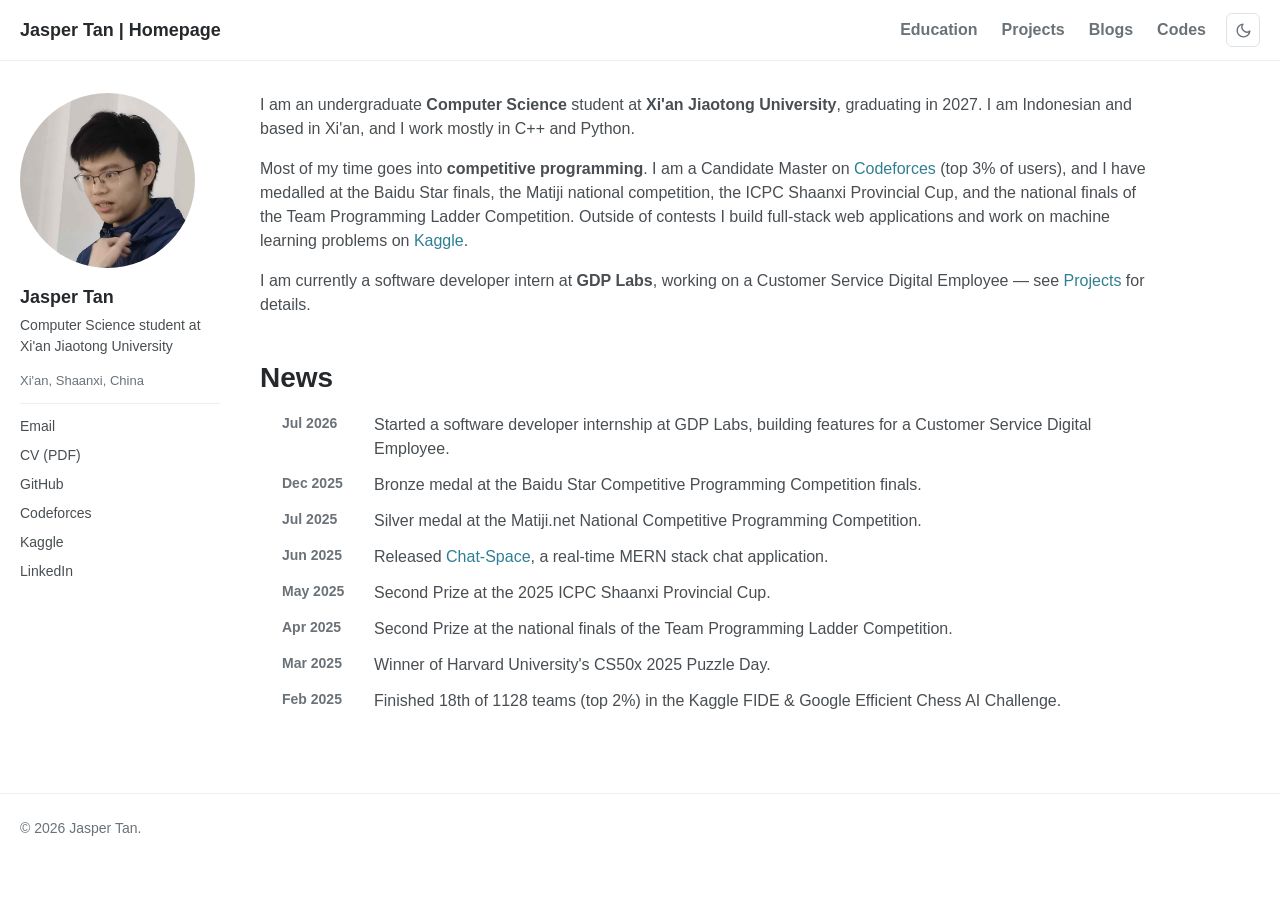
==== index.html @ ceb32803 "Add CV download and expand GDP Labs internship CV is the English PDF with the phone number redacted " ====
<!DOCTYPE html>
<html lang="en">
<head>
<meta charset="UTF-8">
<meta name="viewport" content="width=device-width, initial-scale=1.0">
<title>About - Jasper Tan</title>
<meta name="description" content="Jasper Tan — Computer Science student at Xi'an Jiaotong University. Competitive programmer (Codeforces Candidate Master) and full-stack developer.">
<script>
  // Set the theme before first paint so there is no flash of the wrong colours.
  (function () {
    var t;
    try { t = localStorage.getItem('theme'); } catch (e) {}
    if (!t) {
      t = window.matchMedia('(prefers-color-scheme: dark)').matches ? 'dark' : 'light';
    }
    document.documentElement.setAttribute('data-theme', t);
  })();
</script>
<link rel="stylesheet" href="styles.css">
</head>
<body>

<header class="masthead">
  <div class="masthead__inner">
    <a class="site-title" href="index.html">Jasper Tan | Homepage</a>
    <nav class="masthead__nav">
      <ul class="nav-links" id="navLinks">
        <li><a href="education.html">Education</a></li>
        <li><a href="projects.html">Projects</a></li>
        <li><a href="blogs.html">Blogs</a></li>
        <li><a href="codes.html">Codes</a></li>
      </ul>
      <button class="theme-toggle" id="themeToggle" aria-label="Switch between light and dark theme" title="Switch theme">
        <svg class="icon-moon" viewBox="0 0 24 24" fill="none" stroke="currentColor" stroke-width="2" stroke-linecap="round" stroke-linejoin="round" aria-hidden="true"><path d="M21 12.79A9 9 0 1 1 11.21 3 7 7 0 0 0 21 12.79z"/></svg>
        <svg class="icon-sun" viewBox="0 0 24 24" fill="none" stroke="currentColor" stroke-width="2" stroke-linecap="round" stroke-linejoin="round" aria-hidden="true"><circle cx="12" cy="12" r="4"/><path d="M12 2v2M12 20v2M4.93 4.93l1.41 1.41M17.66 17.66l1.41 1.41M2 12h2M20 12h2M6.34 17.66l-1.41 1.41M19.07 4.93l-1.41 1.41"/></svg>
      </button>
      <button class="nav-toggle" id="navToggle" aria-label="Toggle menu" aria-expanded="false">
        <span></span><span></span><span></span>
      </button>
    </nav>
  </div>
</header>

<div class="layout">

  <!-- ===== Sidebar: same on every page. If you edit it, edit it everywhere. ===== -->
  <aside class="sidebar">
    <div class="author__avatar">
      <img src="images/profile.jpg" alt="Jasper Tan">
    </div>
    <div class="author__name">Jasper Tan</div>
    <p class="author__bio">Computer Science student at Xi'an Jiaotong University</p>
    <p class="author__location">Xi'an, Shaanxi, China</p>
    <ul class="author__urls">
      <li><a class="email-link" href="#" data-e="moc.liamg@nawul.nat.repsaj">Email</a></li>
      <li><a href="files/Jasper_Tan_CV.pdf" target="_blank" rel="noopener">CV (PDF)</a></li>
      <li><a href="https://github.com/jteh37449" target="_blank" rel="noopener">GitHub</a></li>
      <li><a href="https://codeforces.com/profile/Jteh" target="_blank" rel="noopener">Codeforces</a></li>
      <li><a href="https://www.kaggle.com/tanjasper" target="_blank" rel="noopener">Kaggle</a></li>
      <li><a href="https://www.linkedin.com/in/jasper-tan-xian/" target="_blank" rel="noopener">LinkedIn</a></li>
    </ul>
  </aside>

  <main class="page">
    <p>
      I am an undergraduate <strong>Computer Science</strong> student at
      <strong>Xi'an Jiaotong University</strong>, graduating in 2027. I am Indonesian and based
      in Xi'an, and I work mostly in C++ and Python.
    </p>

    <p>
      Most of my time goes into <strong>competitive programming</strong>. I am a Candidate Master
      on <a href="https://codeforces.com/profile/Jteh" target="_blank" rel="noopener">Codeforces</a>
      (top 3% of users), and I have medalled at the Baidu Star finals, the Matiji national
      competition, the ICPC Shaanxi Provincial Cup, and the national finals of the Team
      Programming Ladder Competition. Outside of contests I build full-stack web applications
      and work on machine learning problems on
      <a href="https://www.kaggle.com/tanjasper" target="_blank" rel="noopener">Kaggle</a>.
    </p>

    <p>
      I am currently a software developer intern at <strong>GDP Labs</strong>, working on a
      Customer Service Digital Employee — see <a href="projects.html">Projects</a> for details.
    </p>

    <h1>News</h1>
    <ul class="news-list">
      <li>
        <span class="date">Jul 2026</span>
        Started a software developer internship at GDP Labs, building features for a Customer
        Service Digital Employee.
      </li>
      <li>
        <span class="date">Dec 2025</span>
        Bronze medal at the Baidu Star Competitive Programming Competition finals.
      </li>
      <li>
        <span class="date">Jul 2025</span>
        Silver medal at the Matiji.net National Competitive Programming Competition.
      </li>
      <li>
        <span class="date">Jun 2025</span>
        Released <a href="https://github.com/jteh37449/Chat-Space" target="_blank" rel="noopener">Chat-Space</a>,
        a real-time MERN stack chat application.
      </li>
      <li>
        <span class="date">May 2025</span>
        Second Prize at the 2025 ICPC Shaanxi Provincial Cup.
      </li>
      <li>
        <span class="date">Apr 2025</span>
        Second Prize at the national finals of the Team Programming Ladder Competition.
      </li>
      <li>
        <span class="date">Mar 2025</span>
        Winner of Harvard University's CS50x 2025 Puzzle Day.
      </li>
      <li>
        <span class="date">Feb 2025</span>
        Finished 18th of 1128 teams (top 2%) in the Kaggle FIDE &amp; Google Efficient Chess AI
        Challenge.
      </li>
    </ul>
  </main>

</div>

<footer class="site-footer">
  <div class="site-footer__inner">
    &copy; <span id="year"></span> Jasper Tan.
  </div>
</footer>

<script src="script.js"></script>
</body>
</html>
---- styles.css ----
/* ---------------------------------------------------------------
   Academic portfolio — palette & typography

   Theming: a small inline script in each page's <head> sets
   data-theme="light|dark" on <html> before paint, so there is no
   flash. The prefers-color-scheme block below is the no-JavaScript
   fallback; the [data-theme="dark"] block comes after it so an
   explicit choice always wins.
   --------------------------------------------------------------- */
:root {
  --text: #494e52;
  --text-strong: #26292c;
  /* #6a7278 rather than the theme's original #7a8288: the lighter grey is
     only 3.9:1 on white, below the 4.5:1 WCAG AA threshold for body text. */
  --muted: #6a7278;
  --border: #eceef0;
  --border-strong: #dfe3e6;
  --link: #2f7f93;
  --link-hover: #1f5c6b;
  --bg: #ffffff;
  --bg-subtle: #fafbfb;
  --code-bg: #f4f6f7;
  --sidebar-width: 200px;
  --max-width: 1280px;
  --font: -apple-system, BlinkMacSystemFont, "Segoe UI", Roboto,
          "Helvetica Neue", Arial, sans-serif;
  --mono: ui-monospace, SFMono-Regular, "SF Mono", Menlo, Consolas, monospace;
}

/* No-JS fallback: follow the system preference */
@media (prefers-color-scheme: dark) {
  :root:not([data-theme="light"]) {
    --text: #c4cad0;
    --text-strong: #eef1f4;
    --muted: #8c959d;
    --border: #262b31;
    --border-strong: #333a42;
    --link: #6fb3c7;
    --link-hover: #93cbdb;
    --bg: #15181b;
    --bg-subtle: #1a1e22;
    --code-bg: #22272c;
  }
}

/* Explicit choice wins over the system preference */
:root[data-theme="dark"] {
  --text: #c4cad0;
  --text-strong: #eef1f4;
  --muted: #8c959d;
  --border: #262b31;
  --border-strong: #333a42;
  --link: #6fb3c7;
  --link-hover: #93cbdb;
  --bg: #15181b;
  --bg-subtle: #1a1e22;
  --code-bg: #22272c;
}

* { box-sizing: border-box; }

html { scroll-behavior: smooth; }

body {
  margin: 0;
  font-family: var(--font);
  font-size: 16px;
  line-height: 1.5;
  color: var(--text);
  background: var(--bg);
  -webkit-font-smoothing: antialiased;
}

a { color: var(--link); text-decoration: none; }
a:hover { color: var(--link-hover); text-decoration: underline; }

code {
  font-family: var(--mono);
  font-size: .88em;
  background: var(--code-bg);
  border-radius: 3px;
  padding: 1px 5px;
}

/* ---------------- Masthead ---------------- */
.masthead {
  border-bottom: 1px solid var(--border);
  background: var(--bg);
  position: relative;
}

.masthead__inner {
  max-width: var(--max-width);
  margin: 0 auto;
  padding: 0 20px;
  display: flex;
  align-items: center;
  justify-content: space-between;
  min-height: 60px;
  gap: 16px;
}

.site-title {
  font-size: 18px;
  font-weight: 700;
  color: var(--text-strong);
  text-decoration: none;
  white-space: nowrap;
}
.site-title:hover { color: var(--text-strong); text-decoration: none; }

.masthead__nav {
  display: flex;
  align-items: center;
  gap: 20px;
}

.nav-links {
  list-style: none;
  display: flex;
  align-items: center;
  gap: 24px;
  margin: 0;
  padding: 0;
}

.nav-links a {
  font-size: 16px;
  font-weight: 700;
  color: var(--muted);
  text-decoration: none;
}
.nav-links a:hover { color: var(--text-strong); text-decoration: none; }
.nav-links a.is-active { color: var(--text-strong); }

/* Theme toggle */
.theme-toggle {
  display: flex;
  align-items: center;
  justify-content: center;
  width: 34px;
  height: 34px;
  padding: 0;
  border: 1px solid var(--border-strong);
  border-radius: 6px;
  background: transparent;
  color: var(--muted);
  cursor: pointer;
}
.theme-toggle:hover { color: var(--text-strong); border-color: var(--muted); }
.theme-toggle svg { width: 17px; height: 17px; display: block; }

/* Which icon shows. Default (light): offer the moon. */
.theme-toggle .icon-sun { display: none; }
.theme-toggle .icon-moon { display: block; }
@media (prefers-color-scheme: dark) {
  :root:not([data-theme="light"]) .theme-toggle .icon-sun { display: block; }
  :root:not([data-theme="light"]) .theme-toggle .icon-moon { display: none; }
}
:root[data-theme="dark"] .theme-toggle .icon-sun { display: block; }
:root[data-theme="dark"] .theme-toggle .icon-moon { display: none; }
:root[data-theme="light"] .theme-toggle .icon-sun { display: none; }
:root[data-theme="light"] .theme-toggle .icon-moon { display: block; }

.nav-toggle {
  display: none;
  flex-direction: column;
  gap: 4px;
  background: none;
  border: 0;
  padding: 8px;
  cursor: pointer;
}
.nav-toggle span {
  display: block;
  width: 20px;
  height: 2px;
  background: var(--muted);
  border-radius: 2px;
}

/* ---------------- Two-column layout ---------------- */
.layout {
  max-width: var(--max-width);
  margin: 0 auto;
  padding: 32px 20px 64px;
  display: flex;
  align-items: flex-start;
  gap: 40px;
}

/* ---------------- Sidebar ---------------- */
.sidebar {
  width: var(--sidebar-width);
  flex: 0 0 var(--sidebar-width);
  position: sticky;
  top: 32px;
  font-size: 14px;
}

.author__avatar img {
  width: 175px;
  max-width: 100%;
  aspect-ratio: 1 / 1;
  object-fit: cover;
  border-radius: 50%;
  display: block;
}

.author__name {
  margin: 16px 0 4px;
  font-size: 18px;
  font-weight: 700;
  color: var(--text-strong);
}

.author__bio {
  margin: 0 0 14px;
  font-size: 14px;
  color: var(--text);
}

.author__location {
  margin: 0 0 12px;
  font-size: 13px;
  color: var(--muted);
}

.author__urls {
  list-style: none;
  margin: 0;
  padding: 12px 0 0;
  border-top: 1px solid var(--border);
}

.author__urls li { margin-bottom: 8px; }

.author__urls a {
  color: var(--text);
  font-size: 14px;
  text-decoration: none;
}
.author__urls a:hover { color: var(--link); text-decoration: underline; }

/* ---------------- Main content ---------------- */
.page {
  flex: 1 1 auto;
  min-width: 0;
  max-width: 900px;
}

.page__title {
  margin: 0 0 24px;
  font-size: 32px;
  font-weight: 700;
  line-height: 1.2;
  color: var(--text-strong);
}

.page h1 {
  margin: 40px 0 14px;
  font-size: 28px;
  font-weight: 700;
  color: var(--text-strong);
}

.page h2 {
  margin: 32px 0 12px;
  font-size: 22px;
  font-weight: 700;
  color: var(--text-strong);
}

.page h3 {
  margin: 24px 0 8px;
  font-size: 18px;
  font-weight: 700;
  color: var(--text-strong);
}

.page p { margin: 0 0 16px; }

.page ul, .page ol { margin: 0 0 16px; padding-left: 22px; }
.page li { margin-bottom: 8px; }

hr {
  border: 0;
  border-top: 1px solid var(--border);
  margin: 32px 0;
}

/* News list (homepage) */
.news-list { list-style: none; padding-left: 0; }

.news-list li {
  padding-left: 92px;
  position: relative;
  margin-bottom: 12px;
}

.news-list .date {
  position: absolute;
  left: 0;
  top: 0;
  width: 82px;
  color: var(--muted);
  font-size: 14px;
  font-weight: 700;
}

/* Education / award entries */
.entry {
  padding: 18px 0;
  border-bottom: 1px solid var(--border);
}
.entry:last-child { border-bottom: 0; }

.entry__head {
  display: flex;
  justify-content: space-between;
  align-items: baseline;
  gap: 16px;
  flex-wrap: wrap;
}

.entry__title {
  margin: 0;
  font-size: 17px;
  font-weight: 700;
  color: var(--text-strong);
}

.entry__meta {
  color: var(--muted);
  font-size: 14px;
  white-space: nowrap;
}

.entry__sub {
  margin: 2px 0 8px;
  color: var(--muted);
  font-size: 15px;
}

.entry p { margin: 0 0 8px; }

/* Compact award rows */
.award-list { list-style: none; padding-left: 0; }

.award-list li {
  display: flex;
  justify-content: space-between;
  align-items: baseline;
  gap: 16px;
  padding: 11px 0;
  border-bottom: 1px solid var(--border);
  margin-bottom: 0;
}
.award-list li:last-child { border-bottom: 0; }

.award-list .award-when {
  color: var(--muted);
  font-size: 14px;
  white-space: nowrap;
}

/* Project / code cards */
.card {
  padding: 20px 0;
  border-bottom: 1px solid var(--border);
}
.card:last-child { border-bottom: 0; }

.card__head {
  display: flex;
  justify-content: space-between;
  align-items: baseline;
  gap: 16px;
  flex-wrap: wrap;
}

.card__title {
  margin: 0 0 6px;
  font-size: 18px;
  font-weight: 700;
  color: var(--text-strong);
}

.card__title a { color: var(--text-strong); }
.card__title a:hover { color: var(--link); }

.card__when { color: var(--muted); font-size: 14px; white-space: nowrap; }

.card p { margin: 0 0 10px; }

.tags { display: flex; flex-wrap: wrap; gap: 6px; margin-bottom: 10px; }

.tag {
  font-size: 12px;
  font-weight: 600;
  letter-spacing: .03em;
  text-transform: uppercase;
  color: var(--muted);
  border: 1px solid var(--border-strong);
  border-radius: 4px;
  padding: 2px 8px;
}

.card__links { display: flex; flex-wrap: wrap; gap: 16px; font-size: 14px; font-weight: 600; }

/* Skills */
.skill-group { margin-bottom: 14px; }
.skill-group strong { color: var(--text-strong); }

/* Empty state */
.empty-note {
  padding: 28px 0;
  color: var(--muted);
}

/* Blog list */
.post-list { list-style: none; padding-left: 0; }

.post-list li {
  padding: 16px 0;
  border-bottom: 1px solid var(--border);
}
.post-list li:last-child { border-bottom: 0; }

.post-list .post-title {
  display: block;
  font-size: 18px;
  font-weight: 700;
  color: var(--text-strong);
  margin-bottom: 4px;
}
.post-list .post-title:hover { color: var(--link); text-decoration: none; }

.post-list .post-date {
  font-size: 14px;
  color: var(--muted);
  display: block;
  margin-bottom: 6px;
}

.post-list p { margin: 0; }

/* ---------------- Footer ---------------- */
.site-footer {
  border-top: 1px solid var(--border);
  padding: 24px 20px;
  color: var(--muted);
  font-size: 14px;
}

.site-footer__inner {
  max-width: var(--max-width);
  margin: 0 auto;
}

/* ---------------- Responsive ---------------- */
@media (max-width: 900px) {
  .layout {
    flex-direction: column;
    gap: 28px;
    padding-top: 24px;
  }

  .sidebar {
    width: 100%;
    flex: none;
    position: static;
    display: flex;
    flex-direction: column;
    align-items: flex-start;
    padding-bottom: 24px;
    border-bottom: 1px solid var(--border);
  }

  .author__avatar img { width: 120px; }

  .author__urls {
    display: flex;
    flex-wrap: wrap;
    gap: 16px;
    width: 100%;
  }
  .author__urls li { margin-bottom: 0; }

  .nav-toggle { display: flex; }

  .nav-links {
    display: none;
    position: absolute;
    left: 0;
    right: 0;
    top: 60px;
    z-index: 20;
    flex-direction: column;
    align-items: flex-start;
    gap: 0;
    background: var(--bg);
    border-bottom: 1px solid var(--border);
    padding: 4px 20px 12px;
  }
  .nav-links.is-open { display: flex; }
  .nav-links li { width: 100%; }
  .nav-links a { display: block; padding: 10px 0; }

  .page__title { font-size: 27px; }

  .news-list li { padding-left: 0; }
  .news-list .date { position: static; display: block; width: auto; margin-bottom: 2px; }

  .award-list li { flex-direction: column; gap: 2px; }
}
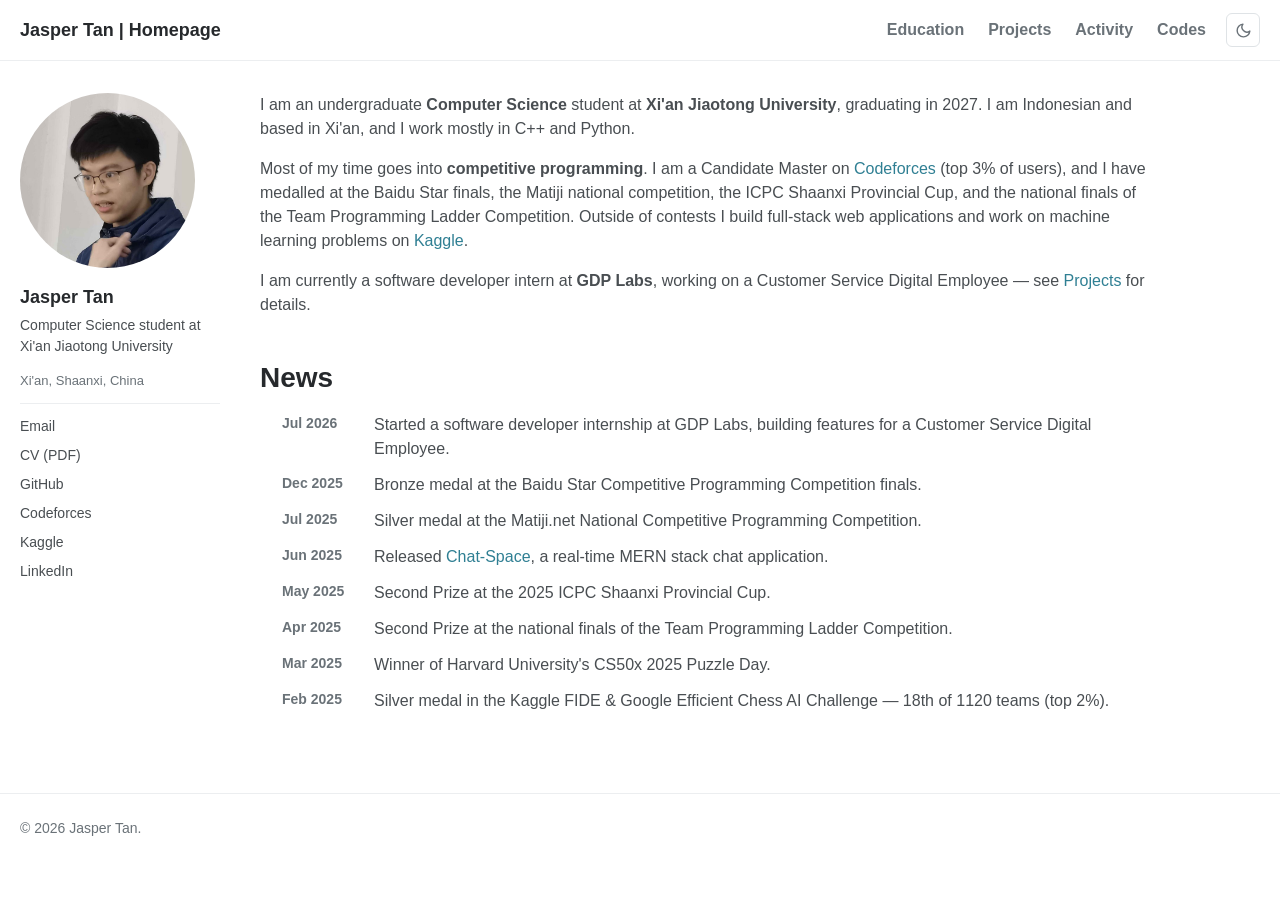
==== commit c8b9bd5f: "Replace Blogs with Activity; add certificate lightbox Activity lists contest problem testing (Codefo" ====
--- a/index.html
+++ b/index.html
@@ -27,7 +27,7 @@
       <ul class="nav-links" id="navLinks">
         <li><a href="education.html">Education</a></li>
         <li><a href="projects.html">Projects</a></li>
-        <li><a href="blogs.html">Blogs</a></li>
+        <li><a href="activity.html">Activity</a></li>
         <li><a href="codes.html">Codes</a></li>
       </ul>
       <button class="theme-toggle" id="themeToggle" aria-label="Switch between light and dark theme" title="Switch theme">
@@ -117,8 +117,8 @@
       </li>
       <li>
         <span class="date">Feb 2025</span>
-        Finished 18th of 1128 teams (top 2%) in the Kaggle FIDE &amp; Google Efficient Chess AI
-        Challenge.
+        Silver medal in the Kaggle FIDE &amp; Google Efficient Chess AI Challenge &mdash; 18th of
+        1120 teams (top 2%).
       </li>
     </ul>
   </main>
--- a/styles.css
+++ b/styles.css
@@ -364,6 +364,111 @@
   white-space: nowrap;
 }
 
+.award-hint {
+  margin: -12px 0 16px;
+  font-size: 14px;
+  color: var(--muted);
+}
+
+/* Award rows that open a certificate */
+.award-list li.has-cert { cursor: pointer; }
+
+.award-list button.cert-open {
+  display: flex;
+  justify-content: space-between;
+  align-items: baseline;
+  gap: 16px;
+  width: 100%;
+  padding: 0;
+  background: none;
+  border: 0;
+  font: inherit;
+  color: inherit;
+  text-align: left;
+  cursor: pointer;
+}
+
+.award-list button.cert-open:hover .award-name,
+.award-list button.cert-open:focus-visible .award-name { color: var(--link); }
+
+/* Only rows that actually open a certificate get the document glyph. */
+button.cert-open .award-name::after {
+  content: "";
+  display: inline-block;
+  width: 13px;
+  height: 13px;
+  margin-left: 7px;
+  vertical-align: -1px;
+  background-color: currentColor;
+  opacity: .5;
+  /* certificate / document glyph */
+  -webkit-mask: var(--cert-icon) center / contain no-repeat;
+  mask: var(--cert-icon) center / contain no-repeat;
+}
+
+:root {
+  --cert-icon: url('data:image/svg+xml;utf8,<svg xmlns="http://www.w3.org/2000/svg" viewBox="0 0 24 24" fill="none" stroke="black" stroke-width="2" stroke-linecap="round" stroke-linejoin="round"><path d="M14 2H6a2 2 0 0 0-2 2v16a2 2 0 0 0 2 2h12a2 2 0 0 0 2-2V8z"/><polyline points="14 2 14 8 20 8"/></svg>');
+}
+
+button.cert-open:hover .award-name::after { opacity: 1; }
+
+/* Lightbox */
+.lightbox {
+  position: fixed;
+  inset: 0;
+  z-index: 100;
+  display: none;
+  align-items: center;
+  justify-content: center;
+  padding: 32px 20px;
+  background: rgba(8, 10, 12, .82);
+}
+.lightbox.is-open { display: flex; }
+
+.lightbox__inner {
+  position: relative;
+  max-width: 900px;
+  width: 100%;
+  max-height: 100%;
+  display: flex;
+  flex-direction: column;
+  gap: 12px;
+}
+
+.lightbox__img {
+  max-width: 100%;
+  max-height: calc(100vh - 150px);
+  object-fit: contain;
+  border-radius: 6px;
+  background: #fff;
+  margin: 0 auto;
+  display: block;
+}
+
+.lightbox__caption {
+  color: #e8ebee;
+  font-size: 14px;
+  text-align: center;
+}
+.lightbox__caption a { color: #9fd4e4; }
+
+.lightbox__close {
+  position: absolute;
+  top: -34px;
+  right: 0;
+  width: 32px;
+  height: 32px;
+  padding: 0;
+  border: 0;
+  border-radius: 6px;
+  background: rgba(255, 255, 255, .12);
+  color: #fff;
+  font-size: 20px;
+  line-height: 1;
+  cursor: pointer;
+}
+.lightbox__close:hover { background: rgba(255, 255, 255, .25); }
+
 /* Project / code cards */
 .card {
   padding: 20px 0;
@@ -512,5 +617,10 @@
   .news-list li { padding-left: 0; }
   .news-list .date { position: static; display: block; width: auto; margin-bottom: 2px; }
 
-  .award-list li { flex-direction: column; gap: 2px; }
-}
+  .award-list li,
+  .award-list button.cert-open { flex-direction: column; gap: 2px; }
+
+  .lightbox { padding: 20px 12px; }
+  .lightbox__close { top: -30px; }
+  .lightbox__img { max-height: calc(100vh - 130px); }
+}
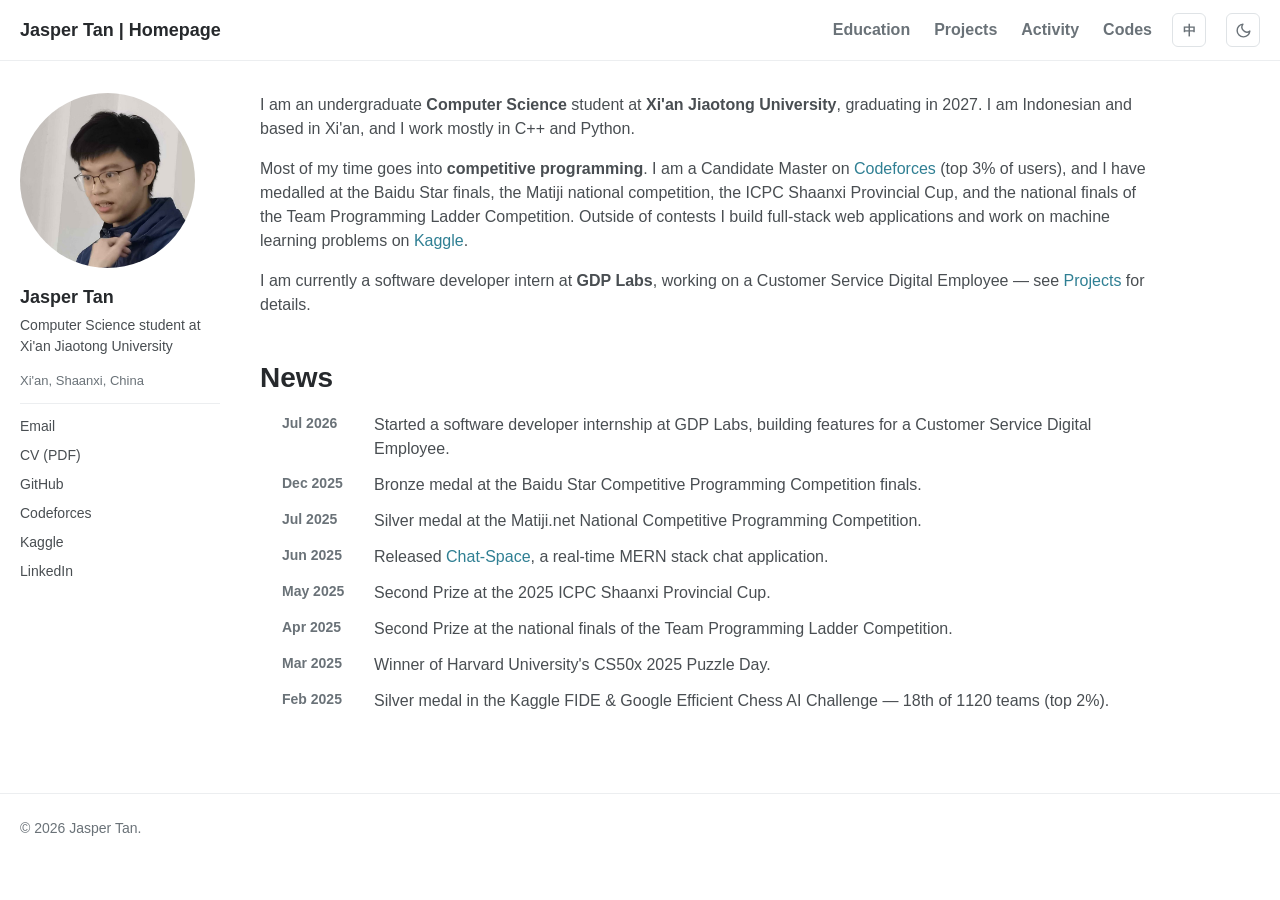
==== commit ff6b05db: "Add EN / 中 language toggle One set of pages carries both languages: English in the markup, Chinese i" ====
--- a/index.html
+++ b/index.html
@@ -6,30 +6,34 @@
 <title>About - Jasper Tan</title>
 <meta name="description" content="Jasper Tan — Computer Science student at Xi'an Jiaotong University. Competitive programmer (Codeforces Candidate Master) and full-stack developer.">
 <script>
-  // Set the theme before first paint so there is no flash of the wrong colours.
+  // Set theme and language before first paint so there is no flash.
   (function () {
-    var t;
-    try { t = localStorage.getItem('theme'); } catch (e) {}
-    if (!t) {
-      t = window.matchMedia('(prefers-color-scheme: dark)').matches ? 'dark' : 'light';
-    }
+    var t, l;
+    try { t = localStorage.getItem('theme'); l = localStorage.getItem('locale'); } catch (e) {}
+    if (!t) t = window.matchMedia('(prefers-color-scheme: dark)').matches ? 'dark' : 'light';
+    if (!l) l = (navigator.language || '').toLowerCase().indexOf('zh') === 0 ? 'zh' : 'en';
     document.documentElement.setAttribute('data-theme', t);
+    document.documentElement.setAttribute('data-locale', l);
+    document.documentElement.lang = l === 'zh' ? 'zh-CN' : 'en';
   })();
 </script>
 <link rel="stylesheet" href="styles.css">
 </head>
-<body>
+<body data-zh-title="关于 - 陈佃铭">
 
 <header class="masthead">
   <div class="masthead__inner">
-    <a class="site-title" href="index.html">Jasper Tan | Homepage</a>
+    <a class="site-title" href="index.html" data-zh="陈佃铭 | 主页">Jasper Tan | Homepage</a>
     <nav class="masthead__nav">
       <ul class="nav-links" id="navLinks">
-        <li><a href="education.html">Education</a></li>
-        <li><a href="projects.html">Projects</a></li>
-        <li><a href="activity.html">Activity</a></li>
-        <li><a href="codes.html">Codes</a></li>
+        <li><a href="education.html" data-zh="教育背景">Education</a></li>
+        <li><a href="projects.html" data-zh="项目">Projects</a></li>
+        <li><a href="activity.html" data-zh="活动">Activity</a></li>
+        <li><a href="codes.html" data-zh="代码">Codes</a></li>
       </ul>
+      <button class="locale-toggle" id="localeToggle" aria-label="Switch language / 切换语言" title="中文 / English">
+        <span class="locale-to-zh">中</span><span class="locale-to-en">EN</span>
+      </button>
       <button class="theme-toggle" id="themeToggle" aria-label="Switch between light and dark theme" title="Switch theme">
         <svg class="icon-moon" viewBox="0 0 24 24" fill="none" stroke="currentColor" stroke-width="2" stroke-linecap="round" stroke-linejoin="round" aria-hidden="true"><path d="M21 12.79A9 9 0 1 1 11.21 3 7 7 0 0 0 21 12.79z"/></svg>
         <svg class="icon-sun" viewBox="0 0 24 24" fill="none" stroke="currentColor" stroke-width="2" stroke-linecap="round" stroke-linejoin="round" aria-hidden="true"><circle cx="12" cy="12" r="4"/><path d="M12 2v2M12 20v2M4.93 4.93l1.41 1.41M17.66 17.66l1.41 1.41M2 12h2M20 12h2M6.34 17.66l-1.41 1.41M19.07 4.93l-1.41 1.41"/></svg>
@@ -48,27 +52,28 @@
     <div class="author__avatar">
       <img src="images/profile.jpg" alt="Jasper Tan">
     </div>
-    <div class="author__name">Jasper Tan</div>
-    <p class="author__bio">Computer Science student at Xi'an Jiaotong University</p>
-    <p class="author__location">Xi'an, Shaanxi, China</p>
+    <div class="author__name" data-zh="陈佃铭 Jasper Tan">Jasper Tan</div>
+    <p class="author__bio" data-zh="西安交通大学 计算机科学与技术">Computer Science student at Xi'an Jiaotong University</p>
+    <p class="author__location" data-zh="中国 陕西省 西安市">Xi'an, Shaanxi, China</p>
     <ul class="author__urls">
-      <li><a class="email-link" href="#" data-e="moc.liamg@nawul.nat.repsaj">Email</a></li>
-      <li><a href="files/Jasper_Tan_CV.pdf" target="_blank" rel="noopener">CV (PDF)</a></li>
+      <li><a class="email-link" href="#" data-e="moc.liamg@nawul.nat.repsaj" data-zh="邮箱">Email</a></li>
+      <li><a href="files/Jasper_Tan_CV.pdf" target="_blank" rel="noopener"
+             data-zh="简历 (PDF)" data-zh-href="files/Jasper_Tan_CV_zh.pdf">CV (PDF)</a></li>
       <li><a href="https://github.com/jteh37449" target="_blank" rel="noopener">GitHub</a></li>
       <li><a href="https://codeforces.com/profile/Jteh" target="_blank" rel="noopener">Codeforces</a></li>
       <li><a href="https://www.kaggle.com/tanjasper" target="_blank" rel="noopener">Kaggle</a></li>
-      <li><a href="https://www.linkedin.com/in/jasper-tan-xian/" target="_blank" rel="noopener">LinkedIn</a></li>
+      <li><a href="https://www.linkedin.com/in/jasper-tan-xian/" target="_blank" rel="noopener" data-zh="领英">LinkedIn</a></li>
     </ul>
   </aside>
 
   <main class="page">
-    <p>
+    <p data-zh-html="我是<strong>西安交通大学</strong><strong>计算机科学与技术</strong>专业的本科生，2027 年毕业。我来自印度尼西亚，现居西安，日常主要使用 C++ 和 Python。">
       I am an undergraduate <strong>Computer Science</strong> student at
       <strong>Xi'an Jiaotong University</strong>, graduating in 2027. I am Indonesian and based
       in Xi'an, and I work mostly in C++ and Python.
     </p>
 
-    <p>
+    <p data-zh-html="我的大部分时间都投入在<strong>竞技编程</strong>上。目前是 <a href=&quot;https://codeforces.com/profile/Jteh&quot; target=&quot;_blank&quot; rel=&quot;noopener&quot;>Codeforces</a> Candidate Master（用户排名前 3%），并在百度之星决赛、码蹄杯国赛、ICPC 陕西省赛以及团体程序设计天梯赛全国总决赛中获奖。竞赛之外，我也开发全栈 Web 应用，并在 <a href=&quot;https://www.kaggle.com/tanjasper&quot; target=&quot;_blank&quot; rel=&quot;noopener&quot;>Kaggle</a> 上做机器学习题目。">
       Most of my time goes into <strong>competitive programming</strong>. I am a Candidate Master
       on <a href="https://codeforces.com/profile/Jteh" target="_blank" rel="noopener">Codeforces</a>
       (top 3% of users), and I have medalled at the Baidu Star finals, the Matiji national
@@ -78,47 +83,47 @@
       <a href="https://www.kaggle.com/tanjasper" target="_blank" rel="noopener">Kaggle</a>.
     </p>
 
-    <p>
+    <p data-zh-html="我目前在 <strong>GDP Labs</strong> 担任软件开发实习生，负责客户服务数字员工（CS-DE）相关开发 —— 详见<a href=&quot;projects.html&quot;>项目</a>页面。">
       I am currently a software developer intern at <strong>GDP Labs</strong>, working on a
       Customer Service Digital Employee — see <a href="projects.html">Projects</a> for details.
     </p>
 
-    <h1>News</h1>
+    <h1 data-zh="近况">News</h1>
     <ul class="news-list">
       <li>
-        <span class="date">Jul 2026</span>
-        Started a software developer internship at GDP Labs, building features for a Customer
-        Service Digital Employee.
+        <span class="date" data-zh="2026 年 7 月">Jul 2026</span>
+        <span data-zh="入职 GDP Labs 软件开发实习，参与客户服务数字员工（CS-DE）的功能开发。">Started a software developer internship at GDP Labs, building features for a Customer
+        Service Digital Employee.</span>
       </li>
       <li>
-        <span class="date">Dec 2025</span>
-        Bronze medal at the Baidu Star Competitive Programming Competition finals.
+        <span class="date" data-zh="2025 年 12 月">Dec 2025</span>
+        <span data-zh="获百度之星程序设计竞赛决赛铜奖。">Bronze medal at the Baidu Star Competitive Programming Competition finals.</span>
       </li>
       <li>
-        <span class="date">Jul 2025</span>
-        Silver medal at the Matiji.net National Competitive Programming Competition.
+        <span class="date" data-zh="2025 年 8 月">Jul 2025</span>
+        <span data-zh="获码蹄杯程序设计竞赛国赛银奖。">Silver medal at the Matiji.net National Competitive Programming Competition.</span>
       </li>
       <li>
-        <span class="date">Jun 2025</span>
-        Released <a href="https://github.com/jteh37449/Chat-Space" target="_blank" rel="noopener">Chat-Space</a>,
-        a real-time MERN stack chat application.
+        <span class="date" data-zh="2025 年 6 月">Jun 2025</span>
+        <span data-zh-html="发布 <a href=&quot;https://github.com/jteh37449/Chat-Space&quot; target=&quot;_blank&quot; rel=&quot;noopener&quot;>Chat-Space</a>，一个基于 MERN 技术栈的实时聊天应用。">Released <a href="https://github.com/jteh37449/Chat-Space" target="_blank" rel="noopener">Chat-Space</a>,
+        a real-time MERN stack chat application.</span>
       </li>
       <li>
-        <span class="date">May 2025</span>
-        Second Prize at the 2025 ICPC Shaanxi Provincial Cup.
+        <span class="date" data-zh="2025 年 5 月">May 2025</span>
+        <span data-zh="获 2025 年 ICPC 陕西省赛银牌。">Second Prize at the 2025 ICPC Shaanxi Provincial Cup.</span>
       </li>
       <li>
-        <span class="date">Apr 2025</span>
-        Second Prize at the national finals of the Team Programming Ladder Competition.
+        <span class="date" data-zh="2025 年 5 月">Apr 2025</span>
+        <span data-zh="获团体程序设计天梯赛全国总决赛二等奖。">Second Prize at the national finals of the Team Programming Ladder Competition.</span>
       </li>
       <li>
-        <span class="date">Mar 2025</span>
-        Winner of Harvard University's CS50x 2025 Puzzle Day.
+        <span class="date" data-zh="2025 年 3 月">Mar 2025</span>
+        <span data-zh="哈佛大学 CS50x 2025 Puzzle Day 获胜。">Winner of Harvard University's CS50x 2025 Puzzle Day.</span>
       </li>
       <li>
-        <span class="date">Feb 2025</span>
-        Silver medal in the Kaggle FIDE &amp; Google Efficient Chess AI Challenge &mdash; 18th of
-        1120 teams (top 2%).
+        <span class="date" data-zh="2025 年 3 月">Feb 2025</span>
+        <span data-zh="获 Kaggle FIDE &amp; Google 高效国际象棋 AI 挑战赛银牌 —— 1120 支队伍中第 18 名（前 2%）。">Silver medal in the Kaggle FIDE &amp; Google Efficient Chess AI Challenge — 18th of
+        1120 teams (top 2%).</span>
       </li>
     </ul>
   </main>
@@ -127,7 +132,7 @@
 
 <footer class="site-footer">
   <div class="site-footer__inner">
-    &copy; <span id="year"></span> Jasper Tan.
+    &copy; <span id="year"></span> <span data-zh="陈佃铭">Jasper Tan</span>.
   </div>
 </footer>
 
--- a/styles.css
+++ b/styles.css
@@ -24,6 +24,9 @@
   --max-width: 1280px;
   --font: -apple-system, BlinkMacSystemFont, "Segoe UI", Roboto,
           "Helvetica Neue", Arial, sans-serif;
+  --font-cjk: -apple-system, BlinkMacSystemFont, "Segoe UI", "PingFang SC",
+              "Hiragino Sans GB", "Microsoft YaHei", "Noto Sans CJK SC",
+              "Source Han Sans SC", sans-serif;
   --mono: ui-monospace, SFMono-Regular, "SF Mono", Menlo, Consolas, monospace;
 }
 
@@ -162,6 +165,36 @@
 :root[data-theme="light"] .theme-toggle .icon-sun { display: none; }
 :root[data-theme="light"] .theme-toggle .icon-moon { display: block; }
 
+/* Language toggle — same shape as the theme button */
+.locale-toggle {
+  display: flex;
+  align-items: center;
+  justify-content: center;
+  min-width: 34px;
+  height: 34px;
+  padding: 0 7px;
+  border: 1px solid var(--border-strong);
+  border-radius: 6px;
+  background: transparent;
+  color: var(--muted);
+  font-family: var(--font);
+  font-size: 13px;
+  font-weight: 700;
+  line-height: 1;
+  cursor: pointer;
+}
+.locale-toggle:hover { color: var(--text-strong); border-color: var(--muted); }
+
+/* Show the language you would switch TO. */
+:root[data-locale="zh"] .locale-toggle .locale-to-zh { display: none; }
+:root:not([data-locale="zh"]) .locale-toggle .locale-to-en { display: none; }
+
+/* Chinese text sits better with a slightly looser line and a CJK-aware stack. */
+:root[data-locale="zh"] body {
+  font-family: var(--font-cjk);
+  line-height: 1.7;
+}
+
 .nav-toggle {
   display: none;
   flex-direction: column;
@@ -512,6 +545,17 @@
 }
 
 .card__links { display: flex; flex-wrap: wrap; gap: 16px; font-size: 14px; font-weight: 600; }
+
+/* Certificate opener sitting among the card links — matches them visually. */
+.card__links button.cert-open {
+  padding: 0;
+  border: 0;
+  background: none;
+  font: inherit;
+  color: var(--link);
+  cursor: pointer;
+}
+.card__links button.cert-open:hover { color: var(--link-hover); text-decoration: underline; }
 
 /* Skills */
 .skill-group { margin-bottom: 14px; }
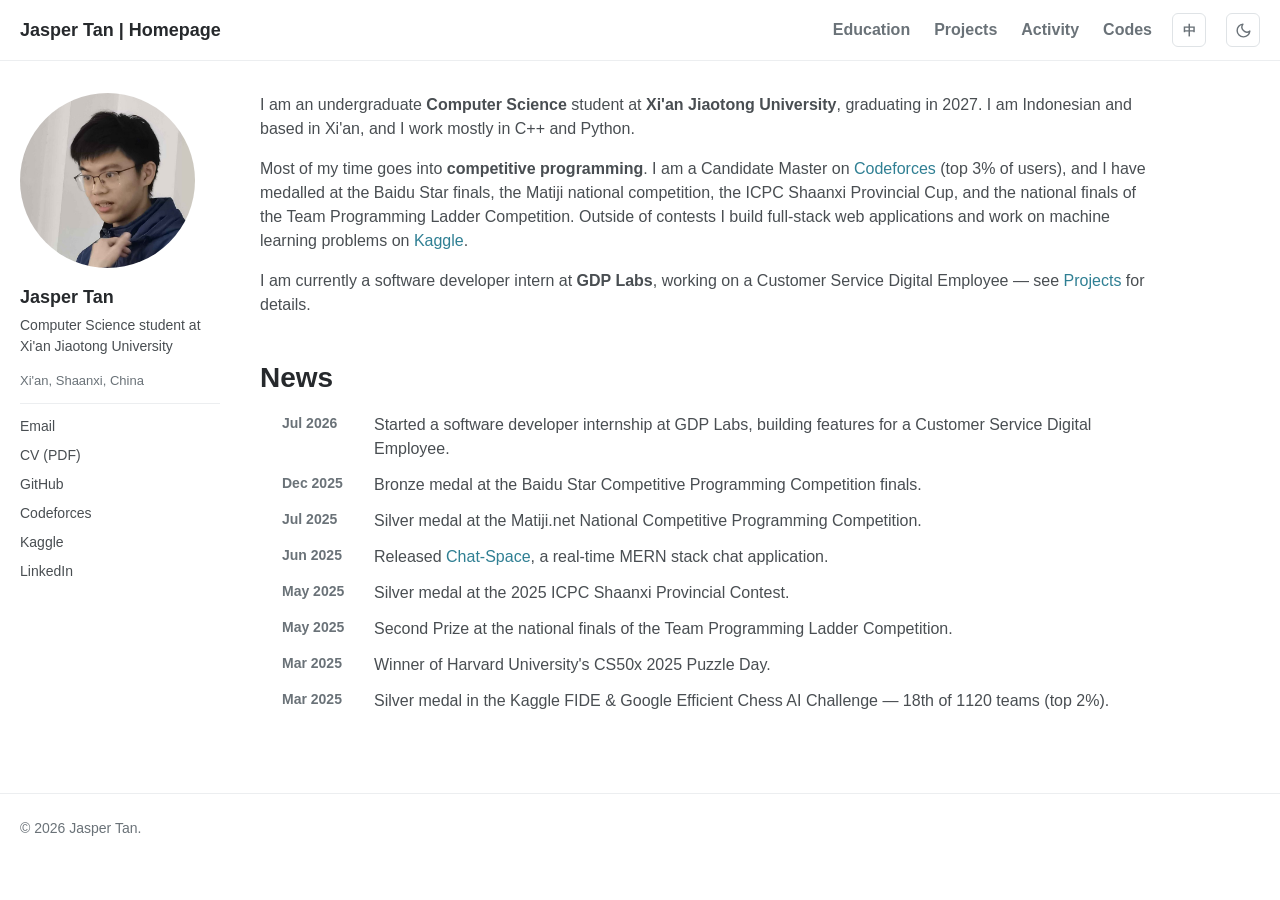
==== commit df5d80c3: "Correct Matiji date to Jul 2025, and align EN/ZH dates The Matiji national round was held in July; t" ====
--- a/index.html
+++ b/index.html
@@ -12,24 +12,30 @@
     try { t = localStorage.getItem('theme'); l = localStorage.getItem('locale'); } catch (e) {}
     if (!t) t = window.matchMedia('(prefers-color-scheme: dark)').matches ? 'dark' : 'light';
     if (!l) l = (navigator.language || '').toLowerCase().indexOf('zh') === 0 ? 'zh' : 'en';
-    document.documentElement.setAttribute('data-theme', t);
-    document.documentElement.setAttribute('data-locale', l);
-    document.documentElement.lang = l === 'zh' ? 'zh-CN' : 'en';
+    var d = document.documentElement;
+    d.setAttribute('data-theme', t);
+    d.setAttribute('data-locale', l);
+    d.lang = l === 'zh' ? 'zh-CN' : 'en';
+    // Entrance animations are opt-in via this class, so no JS means no
+    // hidden content. The timeout is a failsafe on the wall clock: it
+    // fires even where the animation timeline never advances.
+    d.classList.add('anim');
+    setTimeout(function () { d.classList.add('anim-settled'); }, 1600);
   })();
 </script>
-<link rel="stylesheet" href="styles.css">
+<link rel="stylesheet" href="/styles.css">
 </head>
 <body data-zh-title="关于 - 陈佃铭">
 
 <header class="masthead">
   <div class="masthead__inner">
-    <a class="site-title" href="index.html" data-zh="陈佃铭 | 主页">Jasper Tan | Homepage</a>
+    <a class="site-title" href="/" data-zh="陈佃铭 | 主页">Jasper Tan | Homepage</a>
     <nav class="masthead__nav">
       <ul class="nav-links" id="navLinks">
-        <li><a href="education.html" data-zh="教育背景">Education</a></li>
-        <li><a href="projects.html" data-zh="项目">Projects</a></li>
-        <li><a href="activity.html" data-zh="活动">Activity</a></li>
-        <li><a href="codes.html" data-zh="代码">Codes</a></li>
+        <li><a href="/education/" data-zh="教育背景">Education</a></li>
+        <li><a href="/projects/" data-zh="项目">Projects</a></li>
+        <li><a href="/activity/" data-zh="活动">Activity</a></li>
+        <li><a href="/codes/" data-zh="代码">Codes</a></li>
       </ul>
       <button class="locale-toggle" id="localeToggle" aria-label="Switch language / 切换语言" title="中文 / English">
         <span class="locale-to-zh">中</span><span class="locale-to-en">EN</span>
@@ -50,15 +56,15 @@
   <!-- ===== Sidebar: same on every page. If you edit it, edit it everywhere. ===== -->
   <aside class="sidebar">
     <div class="author__avatar">
-      <img src="images/profile.jpg" alt="Jasper Tan">
+      <img src="/images/profile.jpg" alt="Jasper Tan">
     </div>
     <div class="author__name" data-zh="陈佃铭 Jasper Tan">Jasper Tan</div>
     <p class="author__bio" data-zh="西安交通大学 计算机科学与技术">Computer Science student at Xi'an Jiaotong University</p>
     <p class="author__location" data-zh="中国 陕西省 西安市">Xi'an, Shaanxi, China</p>
     <ul class="author__urls">
       <li><a class="email-link" href="#" data-e="moc.liamg@nawul.nat.repsaj" data-zh="邮箱">Email</a></li>
-      <li><a href="files/Jasper_Tan_CV.pdf" target="_blank" rel="noopener"
-             data-zh="简历 (PDF)" data-zh-href="files/Jasper_Tan_CV_zh.pdf">CV (PDF)</a></li>
+      <li><a href="/files/Jasper_Tan_CV.pdf" target="_blank" rel="noopener"
+             data-zh="简历 (PDF)" data-zh-href="/files/Jasper_Tan_CV_zh.pdf">CV (PDF)</a></li>
       <li><a href="https://github.com/jteh37449" target="_blank" rel="noopener">GitHub</a></li>
       <li><a href="https://codeforces.com/profile/Jteh" target="_blank" rel="noopener">Codeforces</a></li>
       <li><a href="https://www.kaggle.com/tanjasper" target="_blank" rel="noopener">Kaggle</a></li>
@@ -83,9 +89,9 @@
       <a href="https://www.kaggle.com/tanjasper" target="_blank" rel="noopener">Kaggle</a>.
     </p>
 
-    <p data-zh-html="我目前在 <strong>GDP Labs</strong> 担任软件开发实习生，负责客户服务数字员工（CS-DE）相关开发 —— 详见<a href=&quot;projects.html&quot;>项目</a>页面。">
+    <p data-zh-html="我目前在 <strong>GDP Labs</strong> 担任软件开发实习生，负责客户服务数字员工（CS-DE）相关开发 —— 详见<a href=&quot;/projects/&quot;>项目</a>页面。">
       I am currently a software developer intern at <strong>GDP Labs</strong>, working on a
-      Customer Service Digital Employee — see <a href="projects.html">Projects</a> for details.
+      Customer Service Digital Employee — see <a href="/projects/">Projects</a> for details.
     </p>
 
     <h1 data-zh="近况">News</h1>
@@ -100,7 +106,7 @@
         <span data-zh="获百度之星程序设计竞赛决赛铜奖。">Bronze medal at the Baidu Star Competitive Programming Competition finals.</span>
       </li>
       <li>
-        <span class="date" data-zh="2025 年 8 月">Jul 2025</span>
+        <span class="date" data-zh="2025 年 7 月">Jul 2025</span>
         <span data-zh="获码蹄杯程序设计竞赛国赛银奖。">Silver medal at the Matiji.net National Competitive Programming Competition.</span>
       </li>
       <li>
@@ -110,10 +116,10 @@
       </li>
       <li>
         <span class="date" data-zh="2025 年 5 月">May 2025</span>
-        <span data-zh="获 2025 年 ICPC 陕西省赛银牌。">Second Prize at the 2025 ICPC Shaanxi Provincial Cup.</span>
+        <span data-zh="获 2025 年 ICPC 陕西省赛银牌。">Silver medal at the 2025 ICPC Shaanxi Provincial Contest.</span>
       </li>
       <li>
-        <span class="date" data-zh="2025 年 5 月">Apr 2025</span>
+        <span class="date" data-zh="2025 年 5 月">May 2025</span>
         <span data-zh="获团体程序设计天梯赛全国总决赛二等奖。">Second Prize at the national finals of the Team Programming Ladder Competition.</span>
       </li>
       <li>
@@ -121,7 +127,7 @@
         <span data-zh="哈佛大学 CS50x 2025 Puzzle Day 获胜。">Winner of Harvard University's CS50x 2025 Puzzle Day.</span>
       </li>
       <li>
-        <span class="date" data-zh="2025 年 3 月">Feb 2025</span>
+        <span class="date" data-zh="2025 年 3 月">Mar 2025</span>
         <span data-zh="获 Kaggle FIDE &amp; Google 高效国际象棋 AI 挑战赛银牌 —— 1120 支队伍中第 18 名（前 2%）。">Silver medal in the Kaggle FIDE &amp; Google Efficient Chess AI Challenge — 18th of
         1120 teams (top 2%).</span>
       </li>
@@ -136,6 +142,6 @@
   </div>
 </footer>
 
-<script src="script.js"></script>
+<script src="/script.js"></script>
 </body>
 </html>
--- a/styles.css
+++ b/styles.css
@@ -85,6 +85,104 @@
   padding: 1px 5px;
 }
 
+/* ---------------------------------------------------------------
+   Entrance animations
+
+   These fade content in from opacity 0, which means a failure to
+   animate would leave the page blank. Two guards, because a portfolio
+   that renders empty is worse than one with no animation:
+
+   1. Everything is gated behind `:root.anim`, added by the inline
+      head script. No JavaScript -> no animation, content just shows.
+   2. That same script sets a 1.6s `setTimeout` adding `.anim-settled`,
+      which force-clears the animation. setTimeout runs off the wall
+      clock, so it fires even where the *animation* timeline is frozen
+      (some headless renderers and crawlers do exactly this — verified
+      against one where document.timeline.currentTime never advanced).
+
+   The stagger is nth-child rather than JS-assigned delays, so it can
+   never start before a late script gets around to setting them.
+   --------------------------------------------------------------- */
+
+/* Failsafe: whatever happened, show the content. */
+:root.anim-settled .masthead,
+:root.anim-settled .masthead__inner > *,
+:root.anim-settled .sidebar > *,
+:root.anim-settled .page > *,
+:root.anim-settled .site-footer,
+:root.anim-settled .author__avatar img {
+  animation: none !important;
+  opacity: 1 !important;
+  transform: none !important;
+}
+@keyframes enter-up {
+  from { opacity: 0; transform: translateY(14px); }
+  to   { opacity: 1; transform: none; }
+}
+
+@keyframes enter-fade {
+  from { opacity: 0; }
+  to   { opacity: 1; }
+}
+
+@keyframes enter-pop {
+  from { opacity: 0; transform: scale(.94); }
+  to   { opacity: 1; transform: none; }
+}
+
+/* Transform only — safe where the animation clock never advances,
+   because it can never leave anything invisible. */
+@keyframes pop-scale {
+  from { transform: scale(.94); }
+  to   { transform: none; }
+}
+
+@media (prefers-reduced-motion: no-preference) {
+  :root.anim .masthead__inner > *,
+  :root.anim .sidebar > *,
+  :root.anim .page > * {
+    animation: enter-up .55s cubic-bezier(.22, .61, .36, 1) both;
+  }
+
+  :root.anim .masthead { animation: enter-fade .4s ease-out both; }
+  :root.anim .author__avatar img { animation: enter-pop .7s cubic-bezier(.22, .61, .36, 1) both; }
+  :root.anim .site-footer { animation: enter-fade .6s ease-out .5s both; }
+
+  /* Masthead first, then sidebar, then the page column. */
+  :root.anim .masthead__inner > *:nth-child(1) { animation-delay: 40ms; }
+  :root.anim .masthead__inner > *:nth-child(2) { animation-delay: 110ms; }
+
+  :root.anim .sidebar > *:nth-child(1) { animation-delay: 140ms; }
+  :root.anim .sidebar > *:nth-child(2) { animation-delay: 195ms; }
+  :root.anim .sidebar > *:nth-child(3) { animation-delay: 250ms; }
+  :root.anim .sidebar > *:nth-child(4) { animation-delay: 305ms; }
+  :root.anim .sidebar > *:nth-child(5) { animation-delay: 360ms; }
+  :root.anim .sidebar > *:nth-child(6) { animation-delay: 415ms; }
+
+  :root.anim .page > *:nth-child(1)  { animation-delay: 230ms; }
+  :root.anim .page > *:nth-child(2)  { animation-delay: 285ms; }
+  :root.anim .page > *:nth-child(3)  { animation-delay: 340ms; }
+  :root.anim .page > *:nth-child(4)  { animation-delay: 395ms; }
+  :root.anim .page > *:nth-child(5)  { animation-delay: 450ms; }
+  :root.anim .page > *:nth-child(6)  { animation-delay: 505ms; }
+  :root.anim .page > *:nth-child(7)  { animation-delay: 560ms; }
+  :root.anim .page > *:nth-child(8)  { animation-delay: 615ms; }
+  :root.anim .page > *:nth-child(9)  { animation-delay: 670ms; }
+  :root.anim .page > *:nth-child(n+10) { animation-delay: 720ms; }
+
+  /* Certificate lightbox.
+
+     Deliberately transform-only, with no opacity in the keyframe. The
+     `.anim-settled` failsafe cannot help here — it fires 1.6s after page
+     load, long before anyone clicks a certificate — so the animation has
+     to be safe on its own. A frozen clock leaves the panel resting at
+     scale(.94): visibly fine, just fractionally small. An opacity fade
+     would instead leave an invisible certificate behind a dark overlay. */
+  .lightbox.is-open .lightbox__inner {
+    animation: pop-scale .28s cubic-bezier(.22, .61, .36, 1) both;
+  }
+}
+
 /* ---------------- Masthead ---------------- */
 .masthead {
   border-bottom: 1px solid var(--border);
@@ -151,6 +249,17 @@
   cursor: pointer;
 }
 .theme-toggle:hover { color: var(--text-strong); border-color: var(--muted); }
+
+@media (prefers-reduced-motion: no-preference) {
+  .theme-toggle,
+  .locale-toggle { transition: color .18s ease, border-color .18s ease; }
+  .theme-toggle svg { transition: transform .35s cubic-bezier(.22, .61, .36, 1); }
+  .theme-toggle:hover svg { transform: rotate(18deg); }
+  .nav-links a,
+  .author__urls a,
+  .card__title a,
+  .award-list .award-name { transition: color .18s ease; }
+}
 .theme-toggle svg { width: 17px; height: 17px; display: block; }
 
 /* Which icon shows. Default (light): offer the moon. */
@@ -339,6 +448,16 @@
   color: var(--muted);
   font-size: 14px;
   font-weight: 700;
+  white-space: nowrap;
+}
+
+/* Chinese dates ("2025 年 12 月") run ~88px — wider than the English gutter.
+   Desktop only: below 900px the date stacks above the text, and these
+   selectors would otherwise out-specify the mobile rules and reinstate
+   a 118px indent on a narrow screen. */
+@media (min-width: 901px) {
+  :root[data-locale="zh"] .news-list li { padding-left: 118px; }
+  :root[data-locale="zh"] .news-list .date { width: 106px; }
 }
 
 /* Education / award entries */
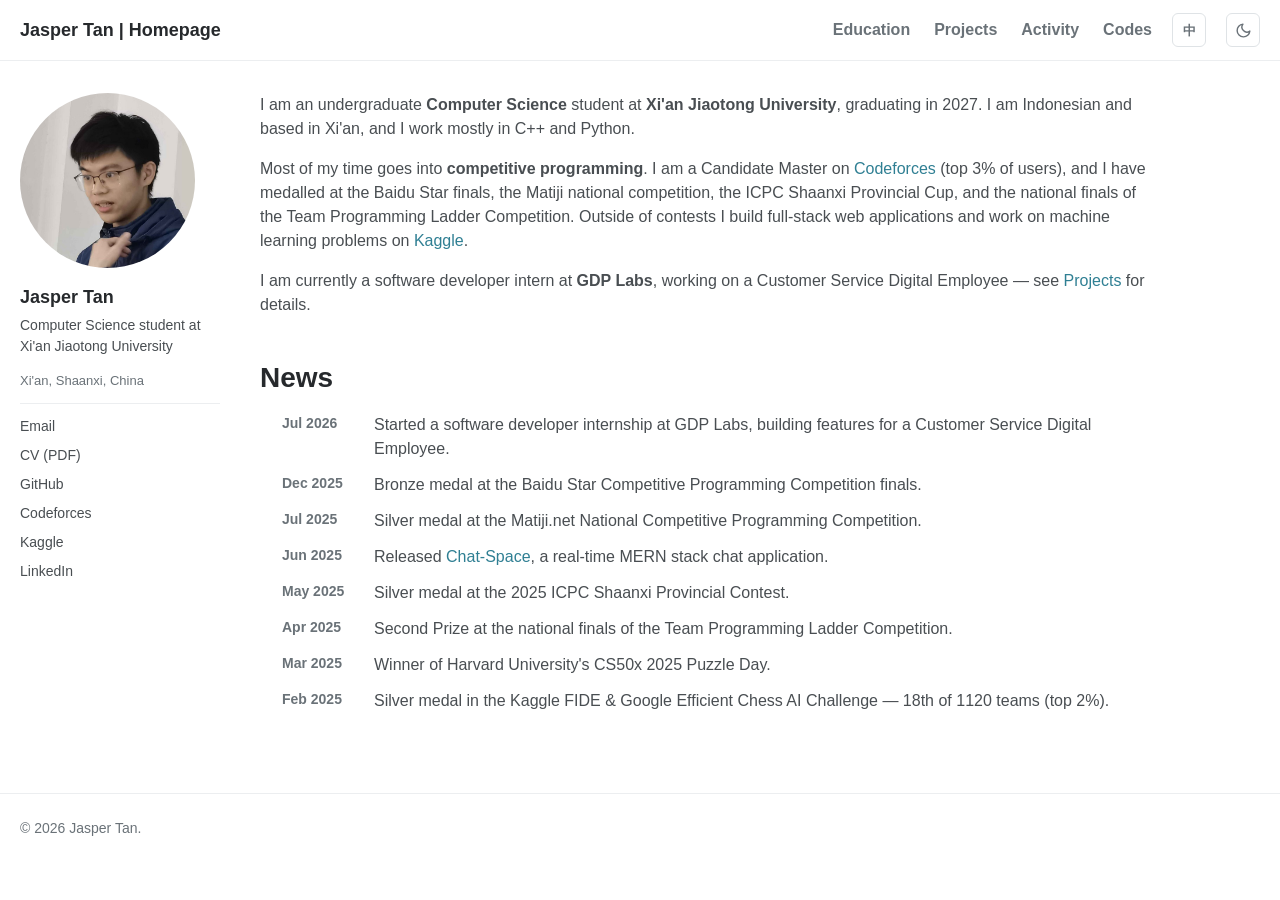
==== commit afdbdac1: "Sync site with the updated CVs; fix two more competition dates GPLT and Kaggle had the same problem " ====
--- a/index.html
+++ b/index.html
@@ -119,7 +119,7 @@
         <span data-zh="获 2025 年 ICPC 陕西省赛银牌。">Silver medal at the 2025 ICPC Shaanxi Provincial Contest.</span>
       </li>
       <li>
-        <span class="date" data-zh="2025 年 5 月">May 2025</span>
+        <span class="date" data-zh="2025 年 4 月">Apr 2025</span>
         <span data-zh="获团体程序设计天梯赛全国总决赛二等奖。">Second Prize at the national finals of the Team Programming Ladder Competition.</span>
       </li>
       <li>
@@ -127,7 +127,7 @@
         <span data-zh="哈佛大学 CS50x 2025 Puzzle Day 获胜。">Winner of Harvard University's CS50x 2025 Puzzle Day.</span>
       </li>
       <li>
-        <span class="date" data-zh="2025 年 3 月">Mar 2025</span>
+        <span class="date" data-zh="2025 年 2 月">Feb 2025</span>
         <span data-zh="获 Kaggle FIDE &amp; Google 高效国际象棋 AI 挑战赛银牌 —— 1120 支队伍中第 18 名（前 2%）。">Silver medal in the Kaggle FIDE &amp; Google Efficient Chess AI Challenge — 18th of
         1120 teams (top 2%).</span>
       </li>
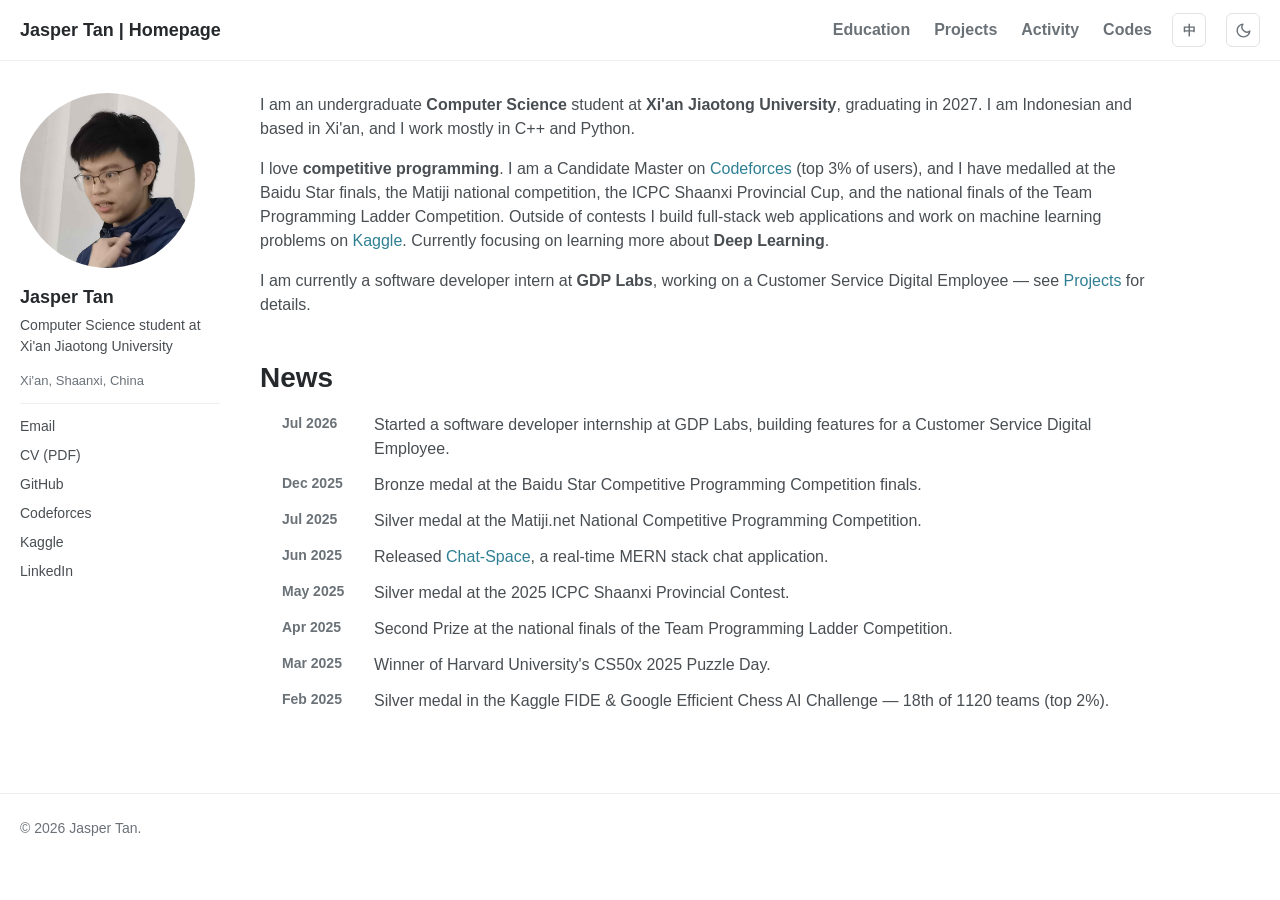
==== commit dd21b39b: "Reword the homepage competitive programming paragraph Opens with "I love competitive programming" an" ====
--- a/index.html
+++ b/index.html
@@ -79,14 +79,15 @@
       in Xi'an, and I work mostly in C++ and Python.
     </p>
 
-    <p data-zh-html="我的大部分时间都投入在<strong>竞技编程</strong>上。目前是 <a href=&quot;https://codeforces.com/profile/Jteh&quot; target=&quot;_blank&quot; rel=&quot;noopener&quot;>Codeforces</a> Candidate Master（用户排名前 3%），并在百度之星决赛、码蹄杯国赛、ICPC 陕西省赛以及团体程序设计天梯赛全国总决赛中获奖。竞赛之外，我也开发全栈 Web 应用，并在 <a href=&quot;https://www.kaggle.com/tanjasper&quot; target=&quot;_blank&quot; rel=&quot;noopener&quot;>Kaggle</a> 上做机器学习题目。">
-      Most of my time goes into <strong>competitive programming</strong>. I am a Candidate Master
+    <p data-zh-html="我热爱<strong>竞技编程</strong>。目前是 <a href=&quot;https://codeforces.com/profile/Jteh&quot; target=&quot;_blank&quot; rel=&quot;noopener&quot;>Codeforces</a> Candidate Master（用户排名前 3%），并在百度之星决赛、码蹄杯国赛、ICPC 陕西省赛以及团体程序设计天梯赛全国总决赛中获奖。竞赛之外，我也开发全栈 Web 应用，并在 <a href=&quot;https://www.kaggle.com/tanjasper&quot; target=&quot;_blank&quot; rel=&quot;noopener&quot;>Kaggle</a> 上做机器学习题目。目前正在深入学习<strong>深度学习</strong>相关知识。">
+      I love <strong>competitive programming</strong>. I am a Candidate Master
       on <a href="https://codeforces.com/profile/Jteh" target="_blank" rel="noopener">Codeforces</a>
       (top 3% of users), and I have medalled at the Baidu Star finals, the Matiji national
       competition, the ICPC Shaanxi Provincial Cup, and the national finals of the Team
       Programming Ladder Competition. Outside of contests I build full-stack web applications
       and work on machine learning problems on
       <a href="https://www.kaggle.com/tanjasper" target="_blank" rel="noopener">Kaggle</a>.
+      Currently focusing on learning more about <strong>Deep Learning</strong>.
     </p>
 
     <p data-zh-html="我目前在 <strong>GDP Labs</strong> 担任软件开发实习生，负责客户服务数字员工（CS-DE）相关开发 —— 详见<a href=&quot;/projects/&quot;>项目</a>页面。">
--- a/styles.css
+++ b/styles.css
@@ -207,6 +207,12 @@
   color: var(--text-strong);
   text-decoration: none;
   white-space: nowrap;
+  /* Let the title shrink rather than push the nav off-screen. Without
+     min-width:0 a flex item refuses to go below its content width, which
+     forced ~16px of horizontal scroll at 360px — a very common phone width. */
+  min-width: 0;
+  overflow: hidden;
+  text-overflow: ellipsis;
 }
 .site-title:hover { color: var(--text-strong); text-decoration: none; }
 
@@ -783,6 +789,13 @@
   .award-list li,
   .award-list button.cert-open { flex-direction: column; gap: 2px; }
 
+  /* Narrow phones: buy back room in the masthead so the title keeps
+     as many characters as possible before the ellipsis kicks in. */
+  .masthead__inner { padding: 0 14px; gap: 10px; }
+  .masthead__nav { gap: 10px; }
+  .site-title { font-size: 17px; }
+  .nav-toggle { padding: 8px 2px; }
+
   .lightbox { padding: 20px 12px; }
   .lightbox__close { top: -30px; }
   .lightbox__img { max-height: calc(100vh - 130px); }
